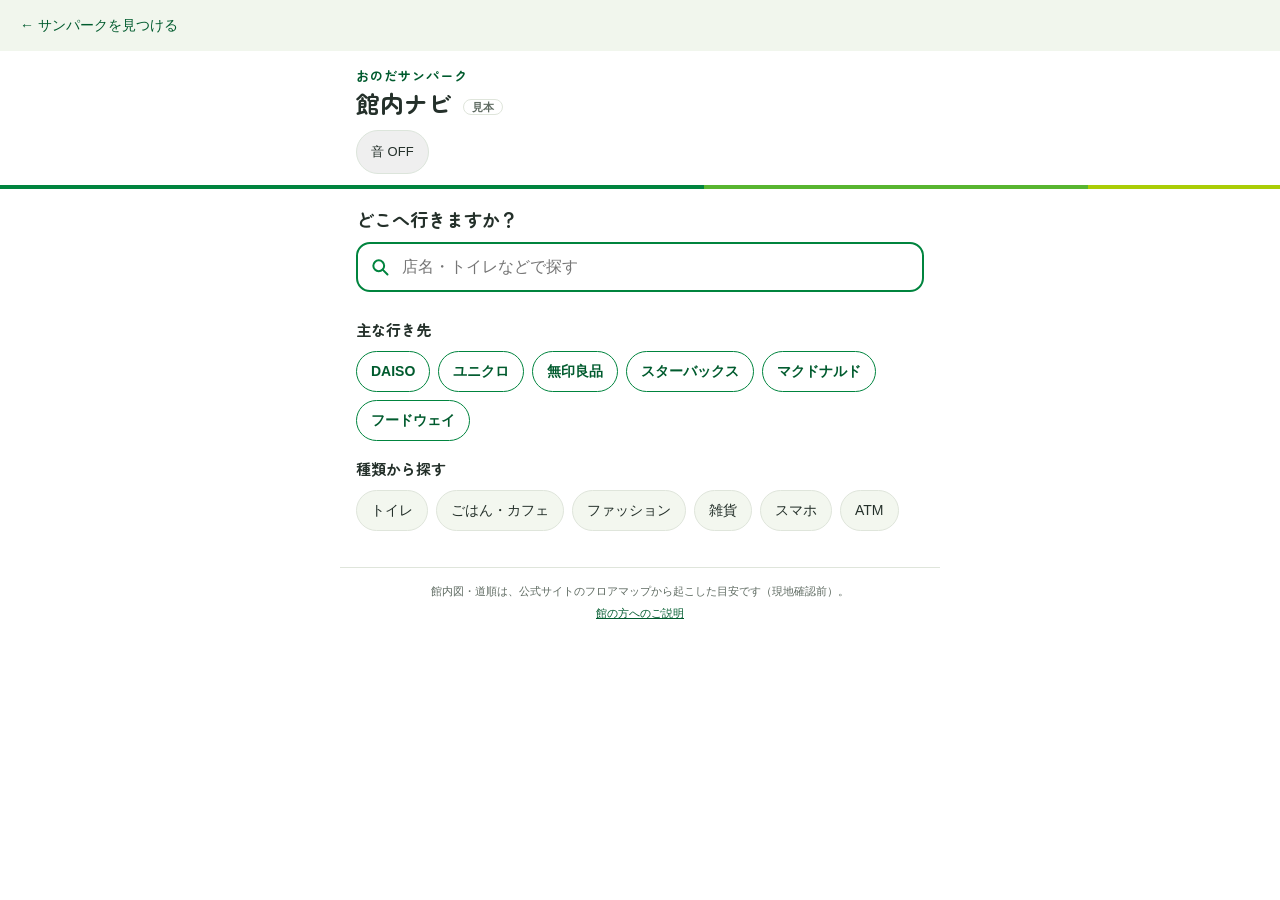
==== navi.html @ d52db519 "Publish indoor discovery demo" ====
<!doctype html>
<html lang="ja">
<head>
<meta charset="utf-8">
<meta name="viewport" content="width=device-width, initial-scale=1">
<meta name="robots" content="noindex,nofollow">
<meta name="theme-color" content="#00a040">
<title>館内ナビ（見本）｜おのだサンパーク</title>
<link rel="preconnect" href="https://fonts.googleapis.com">
<link rel="preconnect" href="https://fonts.gstatic.com" crossorigin>
<link rel="stylesheet" href="https://fonts.googleapis.com/css2?family=Zen+Maru+Gothic:wght@500;700&display=swap">
<link rel="stylesheet" href="style.css"><link rel="stylesheet" href="navi-shell.css">
</head>
<body>
<a class="back-explore" href="index.html">← サンパークを見つける</a><header class="top">
  <div class="top-in">
    <p class="place">おのだサンパーク</p>
    <h1>館内ナビ <span class="tag">見本</span></h1>
  </div>
</header>
<div class="search">
  <label for="q" class="search-label">どこへ行きますか？</label>
  <div class="search-box">
    <svg class="search-ico" viewBox="0 0 24 24" aria-hidden="true"><circle cx="10.5" cy="10.5" r="6.5" fill="none" stroke="currentColor" stroke-width="2.4"/><path d="M15.5 15.5 L21 21" stroke="currentColor" stroke-width="2.4" stroke-linecap="round"/></svg>
    <input id="q" type="search" placeholder="店名・トイレなどで探す" autocomplete="off" enterkeyhint="search">
  </div>
</div>
<main id="main"></main>
<footer class="foot">
  <p>館内図・道順は、公式サイトのフロアマップから起こした目安です（現地確認前）。</p>
  <p><a href="staff.html">館の方へのご説明</a></p>
</footer>
<script src="mapdata.js"></script>
<script src="app.js"></script><script src="navi-sound.js"></script>
</body>
</html>
---- style.css ----
/* おのだサンパーク 館内ナビ（見本）
 * 緑＝サンパークのロゴの緑（操作・現在地）。オレンジ＝山陽小野田の夕陽の色（道順と行き先だけ）。
 * 見本は常に明るい配色で見せる。 */
:root{
  color-scheme: light;
  --green:#00a040; --green-d:#007a30; --leaf:#58b530; --lime:#aacd06;
  --orange:#eb6b00; --orange-d:#b34f00; --orange-l:#fde3cc;
  --ink:#24302a; --sub:#5e6a61; --line:#dfe5db; --soft:#f3f7ef; --bg:#ffffff;
  --round:"Zen Maru Gothic","Hiragino Maru Gothic ProN","Hiragino Sans","Yu Gothic UI","Meiryo",sans-serif;
  --sans:"Hiragino Sans","Hiragino Kaku Gothic ProN","Yu Gothic UI","Meiryo",sans-serif;
}
*{box-sizing:border-box}
html{-webkit-text-size-adjust:100%}
body{margin:0;background:var(--bg);color:var(--ink);font-family:var(--sans);line-height:1.65}
button{font:inherit;color:inherit}

/* 見出し帯：ロゴの緑の細い3色ライン */
.top{background:#fff;border-bottom:1px solid var(--line);position:relative}
.top::after{content:"";position:absolute;left:0;right:0;bottom:-1px;height:4px;background:linear-gradient(90deg,var(--green) 0 55%,var(--leaf) 55% 85%,var(--lime) 85% 100%)}
.top-in{max-width:600px;margin:0 auto;padding:14px 16px 14px}
.place{margin:0;font-family:var(--round);font-weight:700;font-size:13px;color:var(--green-d);letter-spacing:.08em}
h1{margin:0;font-family:var(--round);font-weight:700;font-size:24px;line-height:1.3}
.tag{display:inline-block;vertical-align:middle;font-size:11px;font-weight:700;color:var(--sub);border:1px solid var(--line);border-radius:999px;padding:0 8px;margin-left:4px;font-family:var(--sans)}

/* 検索 */
.search{max-width:600px;margin:0 auto;padding:16px 16px 4px}
.search-label{display:block;font-family:var(--round);font-weight:700;font-size:18px;margin-bottom:8px}
.search-box{position:relative}
.search-ico{position:absolute;left:14px;top:50%;width:20px;height:20px;margin-top:-10px;color:var(--green)}
.search input{width:100%;font-size:16px;padding:14px 14px 14px 44px;border:2px solid var(--green);border-radius:14px;background:#fff;color:var(--ink);outline:none;-webkit-appearance:none;appearance:none}
.search input:focus{box-shadow:0 0 0 4px rgba(0,160,64,.15)}
body.routing .search{padding-bottom:0}
body.routing .search-label{font-size:14px;color:var(--sub)}
body.routing .search input{border-width:1px;border-color:var(--line);padding:10px 12px 10px 42px}

main{max-width:600px;margin:0 auto;padding:6px 16px 20px}
.block{margin:16px 0}
.h{font-family:var(--round);font-weight:700;font-size:15px;margin:0 0 8px;color:var(--ink)}
.chips{display:flex;flex-wrap:wrap;gap:8px}
.chip{border:1px solid var(--green);background:#fff;color:var(--green-d);border-radius:999px;padding:8px 14px;font-size:14px;font-weight:700;cursor:pointer}
.chip:active{background:var(--green);color:#fff}
.chip.ghost{border-color:var(--line);color:var(--ink);font-weight:500;background:var(--soft)}

.count{font-size:13px;color:var(--sub);margin:12px 0 6px}
.results{list-style:none;margin:0;padding:0;border-top:1px solid var(--line)}
.res{display:flex;align-items:center;gap:10px;width:100%;text-align:left;background:#fff;border:0;border-bottom:1px solid var(--line);padding:13px 4px;cursor:pointer}
.res:active{background:var(--soft)}
.res-name{flex:1;font-size:16px;font-weight:700;line-height:1.4}
.res-cat{font-size:12px;color:var(--sub);white-space:nowrap}
.fl-badge{flex:none;display:inline-flex;align-items:center;justify-content:center;min-width:36px;height:24px;padding:0 6px;border-radius:6px;background:var(--green);color:#fff;font-size:12px;font-weight:700;font-family:var(--round)}
.fl-badge.east{background:#8a958c}

/* 行き先 */
.dest{display:flex;align-items:center;gap:12px;margin:14px 0 10px;padding:12px 14px;border-radius:14px;background:var(--orange-l)}
.dest-pin{flex:none;width:22px;height:30px;background:var(--orange);clip-path:path("M11 30 C11 30 0 17 0 11 A11 11 0 1 1 22 11 C22 17 11 30 11 30 Z")}
.dest-body{flex:1;min-width:0}
.dest-label{margin:0;font-size:11px;font-weight:700;color:var(--orange-d);letter-spacing:.1em}
.dest-name{margin:0;font-family:var(--round);font-weight:700;font-size:19px;line-height:1.35}
.dest-meta{margin:0;font-size:12px;color:var(--sub)}
.link{background:none;border:0;padding:4px 0;color:var(--green-d);font-size:14px;font-weight:700;text-decoration:underline;text-underline-offset:3px;cursor:pointer;white-space:nowrap}

/* 出発点 */
.q{font-size:18px;margin:18px 0 10px}
.starts{display:flex;flex-direction:column;gap:10px}
.start-btn{display:flex;align-items:center;gap:10px;text-align:left;font-size:16px;font-weight:700;padding:15px 14px;border:1px solid var(--line);background:#fff;border-radius:14px;cursor:pointer;box-shadow:0 2px 0 var(--line)}
.start-btn:active{border-color:var(--green);background:var(--soft)}
.hint{font-size:12px;color:var(--sub);margin:10px 0}
.from-now{font-size:13px;margin:6px 0;color:var(--sub)}
.from-now b{color:var(--ink)}

/* 道の選び方 */
.opts{margin:4px 0 8px}
.seg-wrap{display:inline-flex;border:1px solid var(--line);border-radius:999px;padding:3px;background:var(--soft);margin-top:4px}
.seg{border:0;background:transparent;border-radius:999px;padding:7px 14px;font-size:14px;cursor:pointer;color:var(--sub)}
.seg.on{background:#fff;color:var(--green-d);font-weight:700;box-shadow:0 1px 3px rgba(0,0,0,.12)}

/* 一手ずつのカード */
.card{border:2px solid var(--ink);border-radius:16px;padding:14px 16px 14px;background:#fff;margin:10px 0 14px;box-shadow:0 4px 0 var(--ink)}
.card.arrive{border-color:var(--orange);box-shadow:0 4px 0 var(--orange)}
.card-top{display:flex;align-items:center;justify-content:space-between;gap:8px}
.step-no{display:inline-block;background:var(--orange);color:#fff;font-weight:700;font-size:13px;border-radius:999px;padding:2px 10px;font-family:var(--round)}
.card-fl{font-size:13px;font-weight:700;color:var(--sub)}
.card-text{font-family:var(--round);font-weight:700;font-size:21px;line-height:1.6;margin:10px 0 6px;min-height:3.2em}
.card-sub{font-size:13px;color:var(--sub);margin:0 0 6px}
.nav{display:flex;gap:10px;margin-top:10px}
.btn{flex:1;font-size:17px;font-weight:700;padding:13px;border:1px solid var(--line);background:#fff;border-radius:12px;cursor:pointer}
.btn.primary{background:var(--green);border-color:var(--green);color:#fff}
.btn:disabled{opacity:.35;cursor:default}

/* 地図 */
.map-head{display:flex;align-items:center;justify-content:space-between;gap:8px;margin-bottom:6px}
.floors{display:flex;gap:6px}
.fl{min-width:52px;font-size:14px;font-weight:700;padding:7px 12px;border:1px solid var(--line);background:#fff;border-radius:10px;cursor:pointer;font-family:var(--round)}
.fl.on{background:var(--ink);border-color:var(--ink);color:#fff}
.legend{margin:0;font-size:12px;color:var(--sub);white-space:nowrap}
.lg{display:inline-block;width:18px;height:6px;border-radius:3px;vertical-align:middle;margin-right:3px}
.lg-route{background:var(--orange)}
.lg-dest{width:10px;height:10px;border-radius:50%;background:var(--orange-l);border:2px solid var(--orange)}
.map{border:1px solid var(--line);border-radius:14px;background:var(--soft);overflow:hidden}
.map svg{display:block;width:100%;height:auto;font-family:var(--sans)}

.foot{max-width:600px;margin:0 auto;padding:10px 16px 28px;text-align:center;border-top:1px solid var(--line)}
.foot p{margin:4px 0;font-size:11px;color:var(--sub)}
.foot a{color:var(--green-d)}
---- navi-shell.css ----
:root{--green:#00843e;--green-d:#005b2e}.back-explore{display:block;padding:14px 20px;background:#f1f6ed;color:#005b2e;font-size:14px;text-decoration:none;min-height:48px}.top{background:white;border-bottom:1px solid #dce5db}.route-sound{border:1px solid #dce5db;padding:0 14px;border-radius:24px;font-size:13px;margin-top:12px;min-height:44px}.back-explore:focus-visible,.route-sound:focus-visible{outline:3px solid #eb6b00;outline-offset:2px}@media(prefers-reduced-motion:reduce){*,*::before,*::after{animation:none!important;transition:none!important;scroll-behavior:auto!important}}
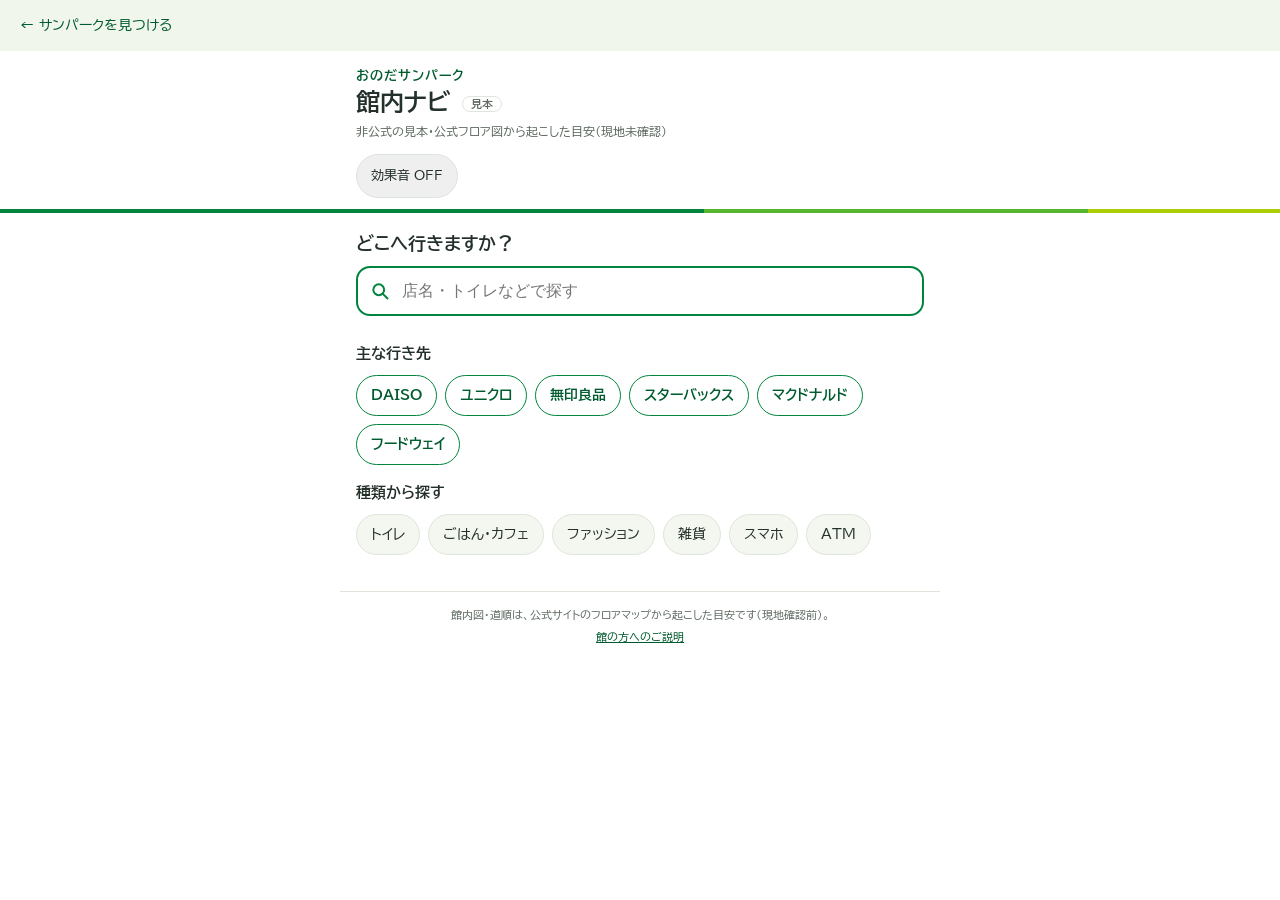
==== commit 748dbc89: "v3: 寄り道コース・館内QR・声で案内・章立てトップに更新 - 空と塔の公式写真のトップ、検索と近道、館の中へ（お試し再生） - 寄り道コース、館内QR（?here）、歩く点、声で案内 - 館の方へ" ====
--- a/navi.html
+++ b/navi.html
@@ -8,7 +8,7 @@
 <title>館内ナビ（見本）｜おのだサンパーク</title>
 <link rel="preconnect" href="https://fonts.googleapis.com">
 <link rel="preconnect" href="https://fonts.gstatic.com" crossorigin>
-<link rel="stylesheet" href="https://fonts.googleapis.com/css2?family=Zen+Maru+Gothic:wght@500;700&display=swap">
+<link rel="stylesheet" href="https://fonts.googleapis.com/css2?family=BIZ+UDPGothic:wght@400;700&family=Shippori+Mincho+B1:wght@600;700&display=swap">
 <link rel="stylesheet" href="style.css"><link rel="stylesheet" href="navi-shell.css">
 </head>
 <body>
@@ -16,6 +16,7 @@
   <div class="top-in">
     <p class="place">おのだサンパーク</p>
     <h1>館内ナビ <span class="tag">見本</span></h1>
+    <p class="note-line">非公式の見本・公式フロア図から起こした目安（現地未確認）</p>
   </div>
 </header>
 <div class="search">
@@ -31,7 +32,7 @@
   <p><a href="staff.html">館の方へのご説明</a></p>
 </footer>
 <script src="mapdata.js"></script>
-<script src="app.js"></script><script src="navi-sound.js"></script>
+<script src="app.js"></script><script src="navi-sound.js"></script><script src="navi-voice.js"></script>
 </body>
 </html>
 
--- a/style.css
+++ b/style.css
@@ -6,8 +6,8 @@
   --green:#00a040; --green-d:#007a30; --leaf:#58b530; --lime:#aacd06;
   --orange:#eb6b00; --orange-d:#b34f00; --orange-l:#fde3cc;
   --ink:#24302a; --sub:#5e6a61; --line:#dfe5db; --soft:#f3f7ef; --bg:#ffffff;
-  --round:"Zen Maru Gothic","Hiragino Maru Gothic ProN","Hiragino Sans","Yu Gothic UI","Meiryo",sans-serif;
-  --sans:"Hiragino Sans","Hiragino Kaku Gothic ProN","Yu Gothic UI","Meiryo",sans-serif;
+  --round:"BIZ UDPGothic","Hiragino Sans","Yu Gothic","Meiryo",sans-serif;
+  --sans:"BIZ UDPGothic","Hiragino Sans","Yu Gothic","Meiryo",sans-serif;
 }
 *{box-sizing:border-box}
 html{-webkit-text-size-adjust:100%}
--- a/navi-shell.css
+++ b/navi-shell.css
@@ -1 +1,20 @@
 :root{--green:#00843e;--green-d:#005b2e}.back-explore{display:block;padding:14px 20px;background:#f1f6ed;color:#005b2e;font-size:14px;text-decoration:none;min-height:48px}.top{background:white;border-bottom:1px solid #dce5db}.route-sound{border:1px solid #dce5db;padding:0 14px;border-radius:24px;font-size:13px;margin-top:12px;min-height:44px}.back-explore:focus-visible,.route-sound:focus-visible{outline:3px solid #eb6b00;outline-offset:2px}@media(prefers-reduced-motion:reduce){*,*::before,*::after{animation:none!important;transition:none!important;scroll-behavior:auto!important}}
+.course{margin:14px 0 4px;padding:12px 14px;border:1px solid var(--line);border-radius:14px;background:#f6faf2}.course-h{margin:0 0 8px;font-size:13px;font-weight:700;color:#007a30}.course-h b{font-size:17px}.course-list{list-style:none;margin:0 0 4px;padding:0;display:flex;flex-wrap:wrap;gap:6px}.course-list li{display:flex;align-items:center;gap:5px;font-size:13px;padding:4px 10px 4px 4px;border-radius:999px;background:#fff;border:1px solid var(--line);max-width:100%;overflow-wrap:anywhere}.course-list li span{flex:none;display:grid;place-items:center;width:20px;height:20px;border-radius:50%;background:#dfe5db;font-size:11px;font-weight:700}.course-list li.now{border-color:#eb6b00;font-weight:700}.course-list li.now span{background:#eb6b00;color:#fff}.course-list li.done{color:#7a857c}.course-list li.done span{background:#00a040;color:#fff}.course .link{min-height:44px}
+.nav .btn{min-height:48px}.map-head{flex-wrap:wrap}
+.note-line{margin:4px 0 0;font-size:12px;color:#5e6a61}
+/* 周3：道順画面は道具に徹する（1枚1文を大きく、次へを大きく、写真・演出なし） */
+.card-text{font-size:24px;line-height:1.6;letter-spacing:0}
+.card-sub{font-size:15px;color:#3f4b43}
+.nav .btn{min-height:60px;font-size:20px;border-radius:14px}
+.nav #next,.nav #next-stop,.nav #again{flex:2}
+.step-no{font-size:15px;padding:3px 12px}
+.card-fl{font-size:15px;color:#3f4b43}
+.from-now,.hint{font-size:14px;color:#3f4b43}
+.voice-bar{max-width:600px;margin:8px auto 0;padding:0 16px;display:flex;align-items:center;gap:10px;flex-wrap:wrap}
+.voice-bar[hidden]{display:none}
+.voice-btn{min-height:48px;padding:0 20px;border-radius:999px;border:2px solid #00843e;background:#fff;color:#005b2e;font-size:16px;font-weight:800}
+.voice-btn.on{background:#00843e;color:#fff}
+.voice-again{min-height:48px;padding:0 16px;border-radius:999px;border:1px solid #dfe5db;background:#fff;font-size:15px;font-weight:700}
+.voice-hint{font-size:14px;color:#3f4b43}
+.voice-bar.prominent .voice-btn:not(.on){background:#00843e;color:#fff}
+@media(max-width:400px){.card-text{font-size:23px}}
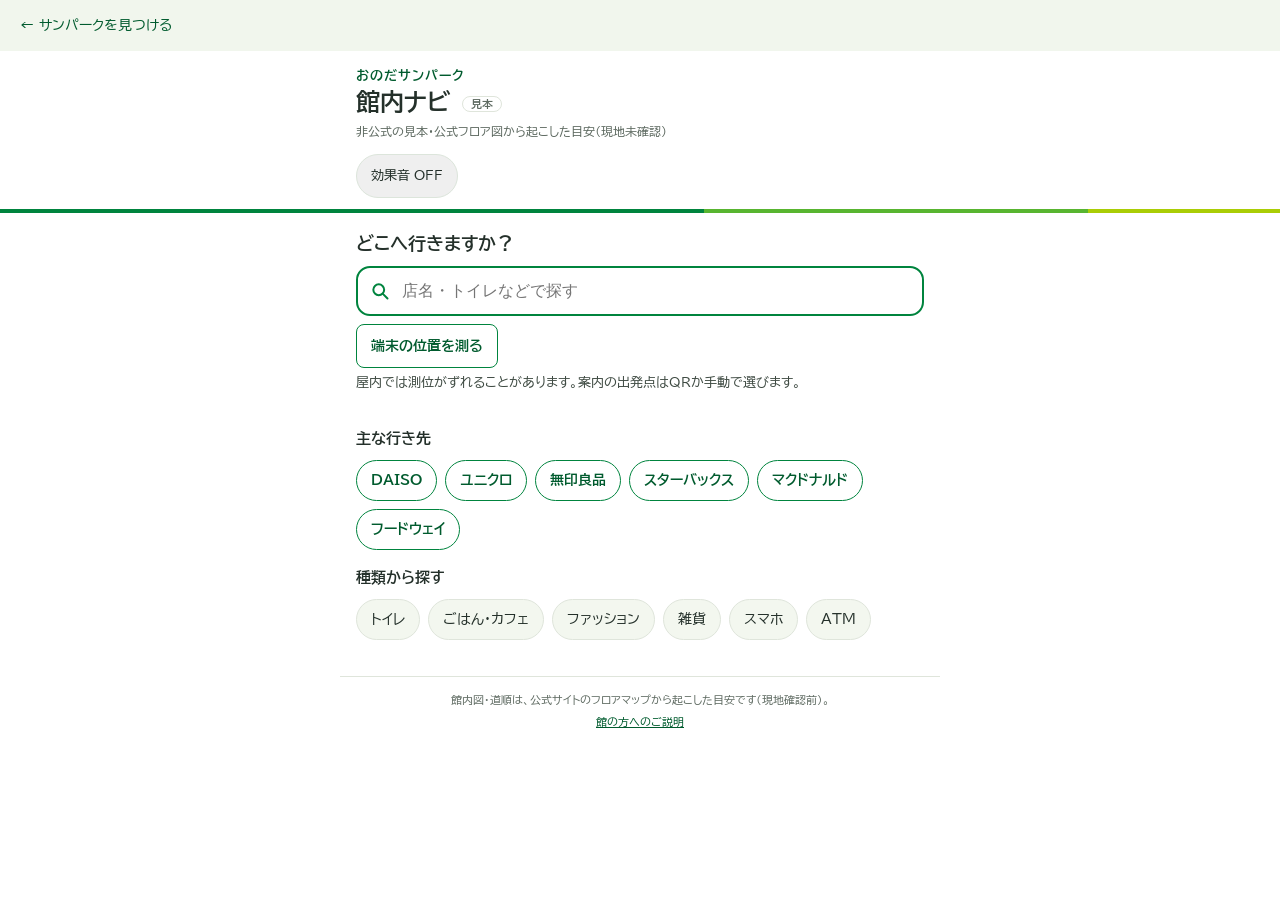
==== commit 88145455: "館内ナビに端末の現在地と測位精度の連続表示を追加" ====
--- a/navi.html
+++ b/navi.html
@@ -26,13 +26,21 @@
     <input id="q" type="search" placeholder="店名・トイレなどで探す" autocomplete="off" enterkeyhint="search">
   </div>
 </div>
+<section id="device-location" class="device-location" aria-label="端末の位置">
+  <button type="button" class="device-location-toggle" id="location-toggle">端末の位置を測る</button>
+  <p class="device-location-status" id="location-status" role="status">屋内では測位がずれることがあります。案内の出発点はQRか手動で選びます。</p>
+  <div class="device-location-details" id="location-details" hidden>
+    <p id="location-coordinates"></p>
+    <p><span id="location-accuracy"></span><span id="location-updated"></span></p>
+  </div>
+</section>
 <main id="main"></main>
 <footer class="foot">
   <p>館内図・道順は、公式サイトのフロアマップから起こした目安です（現地確認前）。</p>
   <p><a href="staff.html">館の方へのご説明</a></p>
 </footer>
 <script src="mapdata.js"></script>
-<script src="app.js"></script><script src="navi-sound.js"></script><script src="navi-voice.js"></script>
+<script src="icons.js"></script><script src="app.js"></script><script src="navi-sound.js"></script><script src="navi-voice.js"></script><script src="navi-location.js"></script>
 </body>
 </html>
 
--- a/navi-shell.css
+++ b/navi-shell.css
@@ -18,3 +18,17 @@
 .voice-hint{font-size:14px;color:#3f4b43}
 .voice-bar.prominent .voice-btn:not(.on){background:#00843e;color:#fff}
 @media(max-width:400px){.card-text{font-size:23px}}
+/* 追加1-2：道順画面の地図の拡大 */
+.map-wrap{position:relative}
+#nmap{touch-action:pan-y;user-select:none;-webkit-user-select:none}
+#nmap.zoomed{touch-action:none;cursor:grab}
+.nzoom{position:absolute;right:10px;bottom:10px;display:flex;gap:2px;background:#fff;border-radius:999px;padding:3px;box-shadow:0 2px 8px #0000002a}
+.nzoom button{min-width:44px;min-height:44px;border:0;background:none;border-radius:999px;font-size:19px;color:#24302a;cursor:pointer}
+.nz-hint{font-size:13px;color:#3f4b43;margin:6px 0 0}
+
+.device-location{max-width:600px;margin:4px auto 12px;padding:0 16px;color:#3f4b43}
+.device-location-toggle{min-height:44px;padding:0 14px;border:1px solid var(--green);border-radius:8px;background:#fff;color:var(--green-d);font:inherit;font-size:14px;font-weight:700;cursor:pointer}
+.device-location-toggle:focus-visible{outline:3px solid #eb6b00;outline-offset:2px}
+.device-location-status,.device-location-details p{margin:5px 0 0;font-size:13px;line-height:1.55}
+.device-location-details p{font-variant-numeric:tabular-nums}
+.device-location-details span{display:inline-block;margin-right:12px}
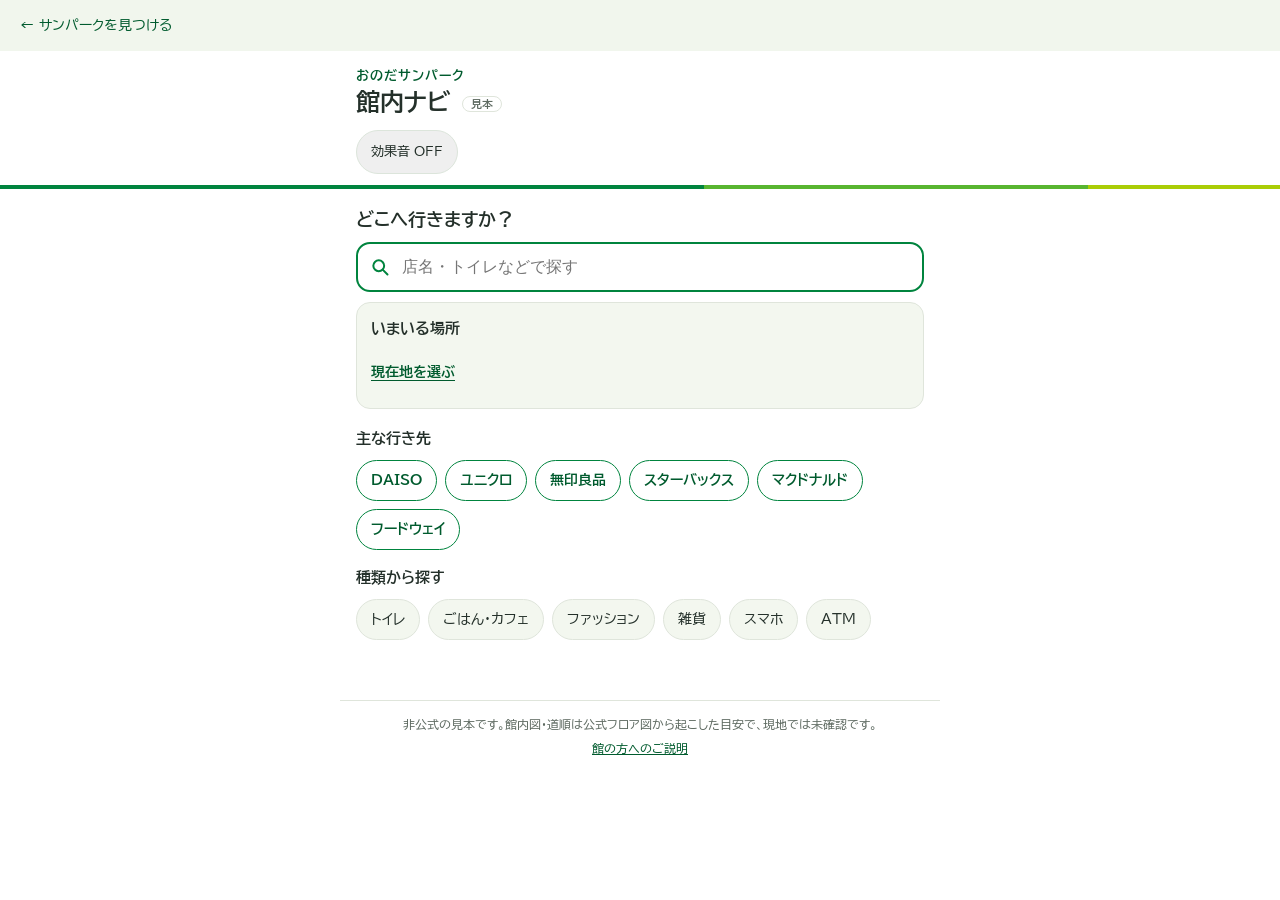
==== commit 53343562: "近くのお店から現在地を設定して道順を更新" ====
--- a/navi.html
+++ b/navi.html
@@ -16,7 +16,6 @@
   <div class="top-in">
     <p class="place">おのだサンパーク</p>
     <h1>館内ナビ <span class="tag">見本</span></h1>
-    <p class="note-line">非公式の見本・公式フロア図から起こした目安（現地未確認）</p>
   </div>
 </header>
 <div class="search">
@@ -26,21 +25,13 @@
     <input id="q" type="search" placeholder="店名・トイレなどで探す" autocomplete="off" enterkeyhint="search">
   </div>
 </div>
-<section id="device-location" class="device-location" aria-label="端末の位置">
-  <button type="button" class="device-location-toggle" id="location-toggle">端末の位置を測る</button>
-  <p class="device-location-status" id="location-status" role="status">屋内では測位がずれることがあります。案内の出発点はQRか手動で選びます。</p>
-  <div class="device-location-details" id="location-details" hidden>
-    <p id="location-coordinates"></p>
-    <p><span id="location-accuracy"></span><span id="location-updated"></span></p>
-  </div>
-</section>
 <main id="main"></main>
 <footer class="foot">
-  <p>館内図・道順は、公式サイトのフロアマップから起こした目安です（現地確認前）。</p>
+  <p>非公式の見本です。館内図・道順は公式フロア図から起こした目安で、現地では未確認です。</p>
   <p><a href="staff.html">館の方へのご説明</a></p>
 </footer>
 <script src="mapdata.js"></script>
-<script src="icons.js"></script><script src="app.js"></script><script src="navi-sound.js"></script><script src="navi-voice.js"></script><script src="navi-location.js"></script>
+<script src="icons.js"></script><script src="app.js"></script><script src="navi-sound.js"></script><script src="navi-voice.js"></script>
 </body>
 </html>
 
--- a/navi-shell.css
+++ b/navi-shell.css
@@ -12,7 +12,7 @@
 .from-now,.hint{font-size:14px;color:#3f4b43}
 .voice-bar{max-width:600px;margin:8px auto 0;padding:0 16px;display:flex;align-items:center;gap:10px;flex-wrap:wrap}
 .voice-bar[hidden]{display:none}
-.voice-btn{min-height:48px;padding:0 20px;border-radius:999px;border:2px solid #00843e;background:#fff;color:#005b2e;font-size:16px;font-weight:800}
+.voice-btn{min-height:44px;padding:0 16px;border-radius:999px;border:2px solid #00843e;background:#fff;color:#005b2e;font-size:16px;font-weight:700}
 .voice-btn.on{background:#00843e;color:#fff}
 .voice-again{min-height:48px;padding:0 16px;border-radius:999px;border:1px solid #dfe5db;background:#fff;font-size:15px;font-weight:700}
 .voice-hint{font-size:14px;color:#3f4b43}
@@ -26,9 +26,46 @@
 .nzoom button{min-width:44px;min-height:44px;border:0;background:none;border-radius:999px;font-size:19px;color:#24302a;cursor:pointer}
 .nz-hint{font-size:13px;color:#3f4b43;margin:6px 0 0}
 
-.device-location{max-width:600px;margin:4px auto 12px;padding:0 16px;color:#3f4b43}
-.device-location-toggle{min-height:44px;padding:0 14px;border:1px solid var(--green);border-radius:8px;background:#fff;color:var(--green-d);font:inherit;font-size:14px;font-weight:700;cursor:pointer}
-.device-location-toggle:focus-visible{outline:3px solid #eb6b00;outline-offset:2px}
-.device-location-status,.device-location-details p{margin:5px 0 0;font-size:13px;line-height:1.55}
-.device-location-details p{font-variant-numeric:tabular-nums}
-.device-location-details span{display:inline-block;margin-right:12px}
+
+/* 見えているお店から、いまの場所を出す（2026-11-19） */
+.here{border:1px solid var(--line);border-radius:14px;padding:14px;background:var(--soft);margin:0 0 18px}
+.here-lead{margin:0;font-size:15px;font-weight:700}
+.here-lead b{color:var(--green-d)}
+.here-ex{margin:2px 0 10px;font-size:13px;color:var(--sub)}
+.here-mic{display:flex;align-items:center;justify-content:center;gap:8px;width:100%;font-size:17px;font-weight:700;padding:14px;border:0;border-radius:12px;background:var(--green);color:#fff;cursor:pointer;margin-bottom:10px}
+.here-mic svg{width:22px;height:22px}
+.here-mic.on{background:#fff;color:var(--green-d);box-shadow:inset 0 0 0 2px var(--green);animation:here-pulse 1.2s ease-in-out infinite}
+@keyframes here-pulse{50%{box-shadow:inset 0 0 0 2px var(--green),0 0 0 6px rgba(0,160,64,.18)}}
+@media (prefers-reduced-motion:reduce){.here-mic.on{animation:none}}
+.here-row{display:flex;gap:8px}
+.here-row input{flex:1;min-width:0;font:inherit;font-size:16px;padding:11px 12px;border:1px solid var(--line);border-radius:10px;background:#fff}
+.here-row input:focus{outline:2px solid var(--green);outline-offset:0;border-color:var(--green)}
+.here-go{flex:none;font-size:15px;font-weight:700;padding:0 14px;border:1px solid var(--green);color:var(--green-d);background:#fff;border-radius:10px;cursor:pointer}
+.here-msg{margin:8px 0 0;font-size:13px;color:var(--sub);min-height:0}
+.here-msg:empty{display:none}
+.here-msg.ng{color:#b3261e;font-weight:700}
+.starts-h{font-size:13px;color:var(--sub);margin:0 0 8px;font-weight:700}
+.here-card{border:1px solid var(--line);border-radius:14px;padding:14px;background:#fff}
+.here-say{margin:0 0 10px;font-size:16px;font-weight:700;line-height:1.6}
+.here-say b{color:var(--green-d)}
+.here-map{border:1px solid var(--line);border-radius:10px;overflow:hidden;background:#f7f9f5}
+.here-map svg{display:block;width:100%;height:auto}
+.here-legend{font-size:12px;color:var(--sub);margin:6px 0 12px}
+.here-sideq{font-size:14px;font-weight:700;margin:0 0 6px}
+.here-sides{display:grid;grid-template-columns:repeat(4,1fr);gap:6px;margin-bottom:14px}
+.here-side{font-size:15px;font-weight:700;padding:10px 0;border:1px solid var(--line);border-radius:10px;background:#fff;cursor:pointer}
+.here-side.on{background:var(--green);border-color:var(--green);color:#fff}
+
+/* 案内と地図を主役にし、補助情報は控えめにする。 */
+body.routing .top-in{padding-top:8px;padding-bottom:8px}
+body.routing .top h1{font-size:20px}
+body.routing .back-explore{padding-top:8px;padding-bottom:8px;font-size:13px}
+.route-details{margin:12px 0;color:var(--sub);font-size:14px}
+.route-details summary{cursor:pointer;min-height:44px;display:flex;align-items:center;text-decoration:underline;text-underline-offset:3px}
+.route-details[open] summary{margin-bottom:6px}
+.foot{margin-top:24px}
+.foot p{font-size:12px;line-height:1.65}
+
+.location-panel{scroll-margin-top:16px}
+.location-panel button{min-height:44px}
+.location-panel .here-map svg{max-height:45vh}
